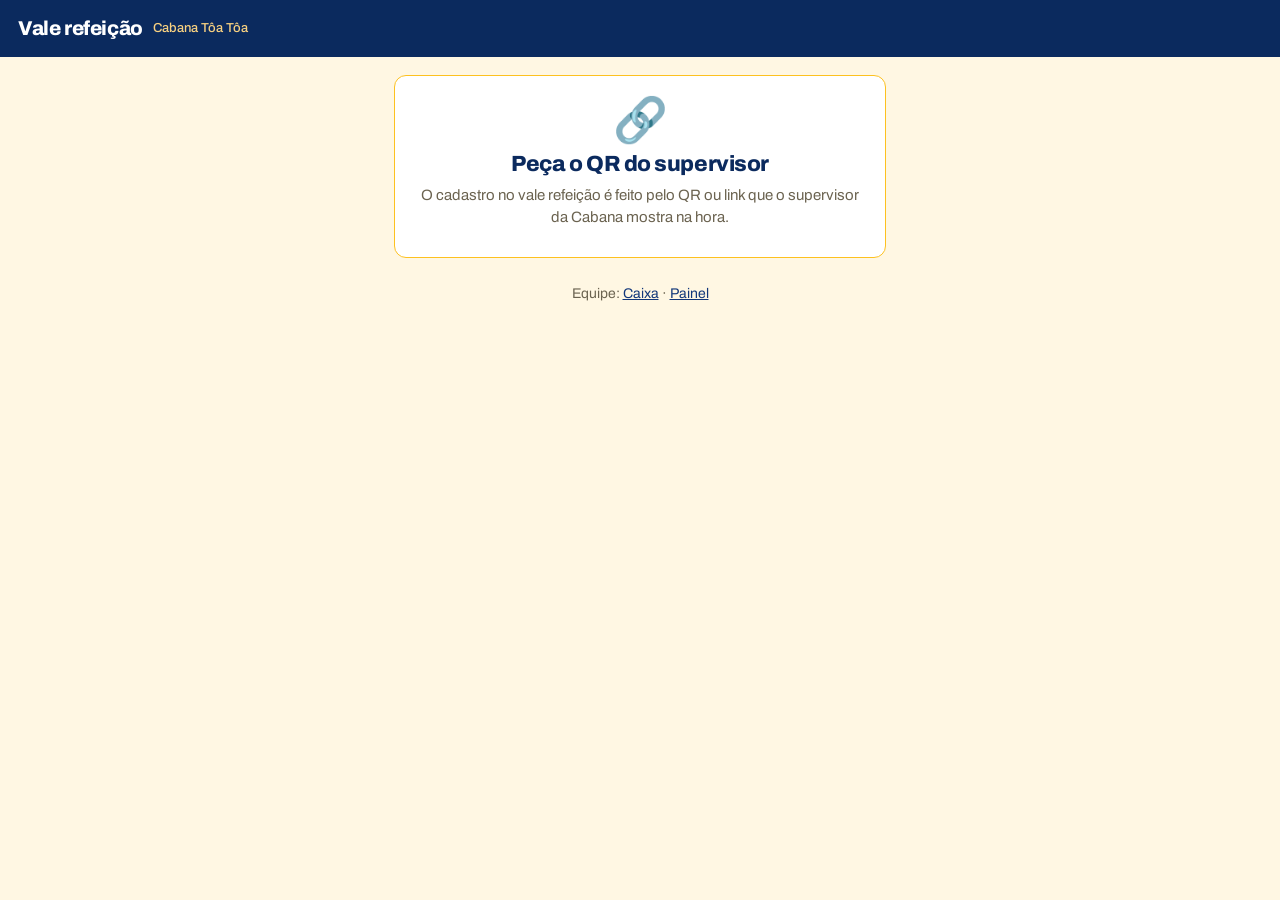
==== index.html @ 1af17816 "Add files via upload" ====
<!doctype html>
<html lang="pt-BR">
<head>
<meta charset="utf-8">
<meta name="viewport" content="width=device-width, initial-scale=1">
<title>Vale refeição · Tôa Tôa</title>
<link rel="preconnect" href="https://fonts.gstatic.com" crossorigin>
<link href="https://fonts.googleapis.com/css2?family=Archivo:wght@400;500;600;700;800&display=swap" rel="stylesheet">
<link rel="stylesheet" href="comum.css">
</head>
<body>
<header id="topo"><h1>Vale refeição</h1><span class="emp">Cabana Tôa Tôa</span></header>
<main class="estreita" id="app"><p class="msg">Carregando…</p></main>
<script src="comum.js"></script>
<script>
var app = document.getElementById('app');
var COD = param('s').toUpperCase();

function semCodigo(){
  app.innerHTML = '<div class="resultado atencao"><div class="ic">🔗</div><h2>Peça o QR do supervisor</h2>'
    + '<p>O cadastro no vale refeição é feito pelo QR ou link que o supervisor da Cabana mostra na hora.</p></div>'
    + '<p class="msg" style="text-align:center;margin-top:26px">Equipe: <a href="caixa.html">Caixa</a> · <a href="painel.html">Painel</a></p>';
}

if (!COD) { semCodigo(); }
else {
  apiPub('/supervisor/' + encodeURIComponent(COD)).then(function(s){
    document.getElementById('topo').innerHTML = '<h1>Vale refeição</h1><span class="tag">Supervisor: ' + esc(s.nome) + '</span><span class="emp">' + esc(s.empresa) + '</span>';
    app.innerHTML = '<h2>Olá! O que você vai fazer?</h2>'
      + '<p class="msg" style="margin-top:6px">O supervisor ' + esc(s.nome) + ' está autorizando o seu acesso ao almoço da Cabana.</p>'
      + '<div class="entrada-qr">'
      + '<a class="bt-entrada" href="cadastro.html?s=' + encodeURIComponent(COD) + '"><b>Cadastro do vale</b><span>Guias, motoristas, Uber, taxistas e prefeitura. Leva 1 minuto.</span></a>'
      + '<a class="bt-entrada" href="veiculo.html?s=' + encodeURIComponent(COD) + '"><b>Adesivo no veículo</b><span>Uber e taxista: registrar ou renovar o adesivo da Cabana no carro (com foto).</span></a>'
      + '</div>'
      + '<p class="dica" style="margin-top:18px">Uber e taxista: registre o adesivo primeiro e depois faça o cadastro do vale.</p>';
  }).catch(function(e){
    app.innerHTML = '<div class="resultado falha"><div class="ic">⚠️</div><h2>Link inválido</h2><p>' + esc(e.message) + '</p></div>';
  });
}
</script>
</body>
</html>
---- comum.css ----
/* Vale Refeição — estilos comuns */
:root{
  /* paleta do adesivo Tôa Tôa: azul-marinho do logo + amarelos das faixas */
  --tinta:#0B2A5E; --papel:#FFF7E3; --branco:#FFFFFF;
  --mar:#12377A; --mar-escuro:#0B2A5E; --mar-claro:#E4EAF6;
  --verde:#1E7A4C; --verde-escuro:#155C39; --verde-claro:#E2F0E8;
  --ambar:#FDC120; --ambar-claro:#FEF0C4; --ambar-texto:#5C4200;
  --verm:#B5432E; --verm-claro:#F7E4DF;
  --linha:#EBDDBE; --cinza:#6B6350; --cinza-claro:#F3EBD6;
}
*{box-sizing:border-box;margin:0;padding:0}
html{-webkit-text-size-adjust:100%}
body{font-family:'Archivo',system-ui,sans-serif;background:var(--papel);color:var(--tinta);font-size:16px;line-height:1.45}
header{background:var(--tinta);color:#fff;padding:14px 18px;display:flex;align-items:center;gap:10px;flex-wrap:wrap}
header h1{font-size:20px;font-weight:800;letter-spacing:-.02em}
header .tag{background:var(--ambar);color:var(--tinta);font-size:13px;font-weight:800;padding:3px 10px;border-radius:99px;white-space:nowrap}
header .emp{color:#F8D181;font-size:13px;font-weight:500;flex:1}
header button,header a.link{background:none;border:none;color:var(--ambar);font-size:13px;font-weight:700;padding:4px 0;cursor:pointer;text-decoration:none;font-family:inherit}
main{max-width:780px;margin:0 auto;padding:18px 14px 80px}
main.estreita{max-width:520px}
main.larga{max-width:1040px}
h2{font-size:24px;font-weight:800;letter-spacing:-.02em;line-height:1.15}
h3{font-size:15px;font-weight:700;margin:22px 0 8px}
p{margin:0}
button{font-family:inherit;font-size:15px;font-weight:600;border:none;border-radius:8px;cursor:pointer;padding:11px 16px;color:var(--tinta);background:var(--cinza-claro)}
button:disabled{opacity:.55;cursor:default}
button:focus-visible,input:focus-visible,select:focus-visible,textarea:focus-visible,a:focus-visible{outline:2px solid var(--mar);outline-offset:2px}
.bt-mar{background:var(--mar);color:#fff}
.bt-mar:active{background:var(--mar-escuro)}
.bt-verde{background:var(--verde);color:#fff}
.bt-verde:active{background:var(--verde-escuro)}
.bt-verm{background:var(--verm-claro);color:var(--verm)}
.bt-cinza{background:var(--cinza-claro);color:var(--tinta)}
.bt-grande{width:100%;font-size:18px;font-weight:700;padding:16px 18px;border-radius:10px}
.bt-mini{padding:7px 12px;font-size:13px;border-radius:6px}
.bt-link{background:none;color:var(--mar);font-weight:600;padding:8px 0;text-decoration:underline}
.bt-x{background:none;border:none;color:var(--cinza);font-size:18px;font-weight:700;padding:4px 8px;cursor:pointer}
.bt-x:hover{color:var(--verm)}
input[type=text],input[type=tel],input[type=password],input[type=date],input[type=search],input[type=number],select,textarea{width:100%;font-family:inherit;font-size:16px;padding:12px 12px;border:1px solid var(--linha);border-radius:8px;background:var(--branco);color:var(--tinta)}
label{display:block;font-size:14px;font-weight:600;color:var(--cinza);margin:14px 0 6px}
label .opc{font-weight:500}
.dica{font-size:13px;color:var(--cinza);margin-top:5px}
.caixa{background:var(--branco);border:1px solid var(--linha);border-radius:10px;padding:16px}
.msg{font-size:14px;color:var(--cinza);margin:8px 0}
.erro{color:var(--verm);font-size:14px;margin:10px 0;min-height:1em}
.centro{max-width:400px;margin:40px auto;padding:0 16px}
.centro h2{margin-bottom:4px}
.centro p{font-size:14px;color:var(--cinza);margin-bottom:14px}
.centro .bt-mar{width:100%;margin-top:16px}
.link{background:none;color:var(--mar);font-size:14px;font-weight:600;padding:12px 0 0;text-decoration:underline}
a{color:var(--mar)}
.toast{position:fixed;left:50%;transform:translateX(-50%);bottom:18px;background:var(--tinta);color:#fff;font-size:14px;font-weight:600;padding:10px 18px;border-radius:8px;opacity:0;transition:opacity .2s;z-index:9;max-width:92vw;pointer-events:none}
.toast.on{opacity:1;pointer-events:auto}
.toast button{background:none;color:var(--ambar);padding:0 0 0 14px;font-size:14px;font-weight:800}
@media (prefers-reduced-motion:reduce){.toast{transition:none}}
.vazio{padding:22px 4px;text-align:center}
.vazio b{display:block;font-size:16px;margin-bottom:4px}

/* status */
.pill{display:inline-block;font-size:12px;font-weight:700;padding:3px 9px;border-radius:99px;white-space:nowrap;line-height:1.4}
.pill.ativo{background:var(--verde-claro);color:var(--verde-escuro)}
.pill.pendente{background:var(--ambar-claro);color:var(--ambar-texto)}
.pill.renovacao,.pill.vencido{background:var(--verm-claro);color:var(--verm)}
.pill.vencendo{background:var(--ambar-claro);color:var(--ambar-texto)}
.pill.inativo{background:var(--cinza-claro);color:var(--cinza)}
.pill.cat{background:var(--mar-claro);color:var(--mar-escuro)}
.pill.neutro{background:var(--cinza-claro);color:var(--tinta)}

/* abas (pílulas roláveis) */
.abas{display:flex;gap:6px;margin-bottom:14px;overflow-x:auto;padding-bottom:4px;-webkit-overflow-scrolling:touch}
.aba{background:none;color:var(--cinza);padding:8px 14px;font-size:14px;border-radius:99px;white-space:nowrap;flex:none}
.aba.on{background:var(--tinta);color:#fff}
.aba .n{font-weight:500;opacity:.8}
@media (min-width:700px){.abas{flex-wrap:wrap;overflow:visible}}

/* linhas de lista */
.linha{display:flex;align-items:center;gap:10px;padding:11px 0;border-top:1px solid var(--linha)}
.linha:first-child{border-top:none}
.linha.clic{cursor:pointer}
.linha .txt{flex:1;min-width:0}
.linha .tit{font-weight:700;font-size:15px;line-height:1.25}
.linha .sub{font-size:13px;color:var(--cinza);margin-top:1px;overflow-wrap:anywhere}
.linha .chev{color:var(--cinza);font-size:14px;padding:0 2px}
.detalhe{padding:4px 0 14px;border-top:1px dashed var(--linha)}
.detalhe .grade{display:grid;grid-template-columns:1fr 1fr;gap:0 12px}
.detalhe .grade .cheio{grid-column:1 / -1}
@media (max-width:520px){.detalhe .grade{grid-template-columns:1fr}}
.acoes{display:flex;gap:8px;flex-wrap:wrap;margin-top:14px;align-items:center}
.filtro{display:flex;gap:8px;align-items:center;margin-bottom:10px;flex-wrap:wrap}
.filtro input{flex:1;min-width:160px}
.bloco-tit{font-size:13px;font-weight:800;color:var(--cinza);margin:18px 0 2px}
.bloco-tit:first-child{margin-top:0}
.foto-mini{width:56px;height:56px;object-fit:cover;border-radius:8px;border:1px solid var(--linha);background:var(--cinza-claro);flex:none}
.foto-grande{max-width:100%;max-height:70vh;border-radius:10px;border:1px solid var(--linha);display:block}
.hist{font-size:13px;color:var(--cinza);margin-top:6px}
.hist div{padding:3px 0}

/* resumo em números */
.numeros{display:grid;grid-template-columns:repeat(auto-fit,minmax(120px,1fr));gap:8px;margin-bottom:14px}
.num{background:var(--branco);border:1px solid var(--linha);border-radius:10px;padding:12px}
.num b{display:block;font-size:26px;font-weight:800;line-height:1;letter-spacing:-.02em;font-variant-numeric:tabular-nums}
.num span{font-size:12px;font-weight:600;color:var(--cinza)}
.num.alerta{border-color:var(--verm);background:var(--verm-claro)}
.num.alerta b{color:var(--verm)}
.num.aviso{border-color:var(--ambar);background:var(--ambar-claro)}
.num.aviso b{color:var(--ambar-texto)}

/* formulário do parceiro */
.form-parceiro h2{margin-bottom:6px}
.form-parceiro .intro{font-size:15px;color:var(--cinza);margin-bottom:8px}
.opcoes{display:grid;grid-template-columns:1fr 1fr;gap:8px;margin-top:4px}
.opcao{display:flex;align-items:center;justify-content:center;background:var(--branco);border:1px solid var(--linha);border-radius:10px;padding:14px 10px;font-size:16px;font-weight:700;color:var(--tinta);cursor:pointer;text-align:center;min-height:56px}
.opcao.on{background:var(--tinta);border-color:var(--tinta);color:#fff}
.opcoes .opcao:last-child:nth-child(odd){grid-column:1 / -1}
.opcao input{position:absolute;opacity:0;width:0;height:0}
.foto-campo{display:block;background:var(--branco);border:2px dashed var(--linha);border-radius:10px;padding:18px;text-align:center;cursor:pointer;color:var(--mar);font-weight:700}
.foto-campo input{display:none}
.foto-previa{width:100%;max-height:320px;object-fit:contain;border-radius:10px;border:1px solid var(--linha);background:var(--cinza-claro);margin-top:10px;display:none}
.resultado{background:var(--branco);border:1px solid var(--linha);border-radius:12px;padding:22px 18px;text-align:center}
.resultado .ic{font-size:44px;line-height:1;margin-bottom:10px}
.resultado h2{font-size:22px;margin-bottom:8px}
.resultado p{font-size:15px;color:var(--cinza);margin-bottom:6px}
.resultado .bt-grande{margin-top:16px}
.resultado.ok{border-color:var(--verde)}
.resultado.atencao{border-color:var(--ambar)}
.resultado.falha{border-color:var(--verm)}

/* landing do QR */
.entrada-qr{display:grid;gap:12px;margin-top:18px}
.bt-entrada{display:block;background:var(--branco);border:1px solid var(--linha);border-radius:12px;padding:18px;text-decoration:none;color:var(--tinta)}
.bt-entrada b{display:block;font-size:19px;font-weight:800;letter-spacing:-.01em;margin-bottom:3px}
.bt-entrada span{font-size:14px;color:var(--cinza)}
.bt-entrada:active{background:var(--mar-claro)}
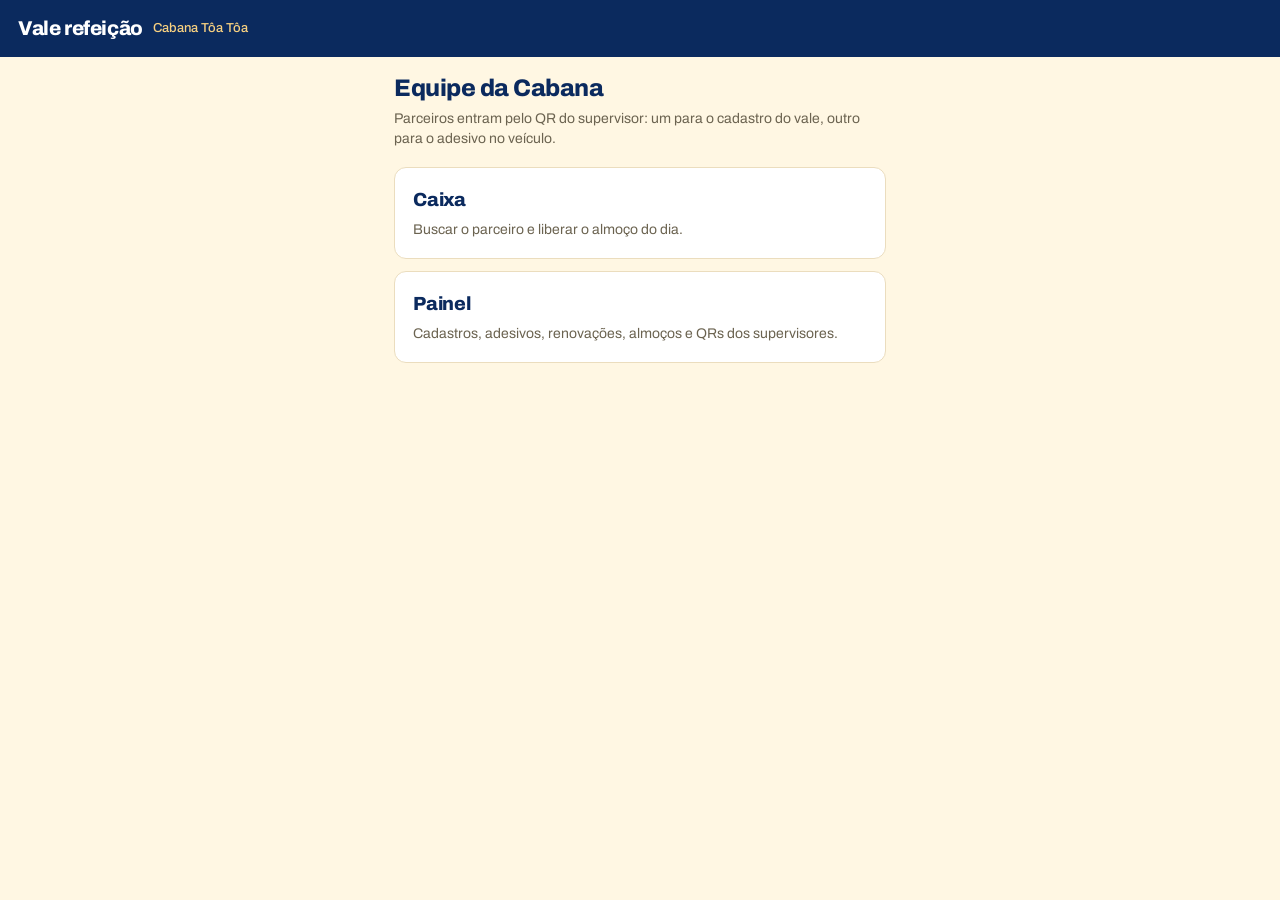
==== commit ad69a8c5: "Add files via upload" ====
--- a/index.html
+++ b/index.html
@@ -13,29 +13,18 @@
 <main class="estreita" id="app"><p class="msg">Carregando…</p></main>
 <script src="comum.js"></script>
 <script>
+// Cada supervisor tem dois QRs, que abrem direto o formulário certo (cadastro.html ou veiculo.html).
+// Um link antigo com ?s= cai aqui e segue para o cadastro do vale.
 var app = document.getElementById('app');
 var COD = param('s').toUpperCase();
-
-function semCodigo(){
-  app.innerHTML = '<div class="resultado atencao"><div class="ic">🔗</div><h2>Peça o QR do supervisor</h2>'
-    + '<p>O cadastro no vale refeição é feito pelo QR ou link que o supervisor da Cabana mostra na hora.</p></div>'
-    + '<p class="msg" style="text-align:center;margin-top:26px">Equipe: <a href="caixa.html">Caixa</a> · <a href="painel.html">Painel</a></p>';
-}
-
-if (!COD) { semCodigo(); }
-else {
-  apiPub('/supervisor/' + encodeURIComponent(COD)).then(function(s){
-    document.getElementById('topo').innerHTML = '<h1>Vale refeição</h1><span class="tag">Supervisor: ' + esc(s.nome) + '</span><span class="emp">' + esc(s.empresa) + '</span>';
-    app.innerHTML = '<h2>Olá! O que você vai fazer?</h2>'
-      + '<p class="msg" style="margin-top:6px">O supervisor ' + esc(s.nome) + ' está autorizando o seu acesso ao almoço da Cabana.</p>'
-      + '<div class="entrada-qr">'
-      + '<a class="bt-entrada" href="cadastro.html?s=' + encodeURIComponent(COD) + '"><b>Cadastro do vale</b><span>Guias, motoristas, Uber, taxistas e prefeitura. Leva 1 minuto.</span></a>'
-      + '<a class="bt-entrada" href="veiculo.html?s=' + encodeURIComponent(COD) + '"><b>Adesivo no veículo</b><span>Uber e taxista: registrar ou renovar o adesivo da Cabana no carro (com foto).</span></a>'
-      + '</div>'
-      + '<p class="dica" style="margin-top:18px">Uber e taxista: registre o adesivo primeiro e depois faça o cadastro do vale.</p>';
-  }).catch(function(e){
-    app.innerHTML = '<div class="resultado falha"><div class="ic">⚠️</div><h2>Link inválido</h2><p>' + esc(e.message) + '</p></div>';
-  });
+if (COD) {
+  location.replace('cadastro.html?s=' + encodeURIComponent(COD));
+} else {
+  app.innerHTML = '<h2>Equipe da Cabana</h2><p class="msg" style="margin-top:6px">Parceiros entram pelo QR do supervisor: um para o cadastro do vale, outro para o adesivo no veículo.</p>'
+    + '<div class="entrada-qr">'
+    + '<a class="bt-entrada" href="caixa.html"><b>Caixa</b><span>Buscar o parceiro e liberar o almoço do dia.</span></a>'
+    + '<a class="bt-entrada" href="painel.html"><b>Painel</b><span>Cadastros, adesivos, renovações, almoços e QRs dos supervisores.</span></a>'
+    + '</div>';
 }
 </script>
 </body>
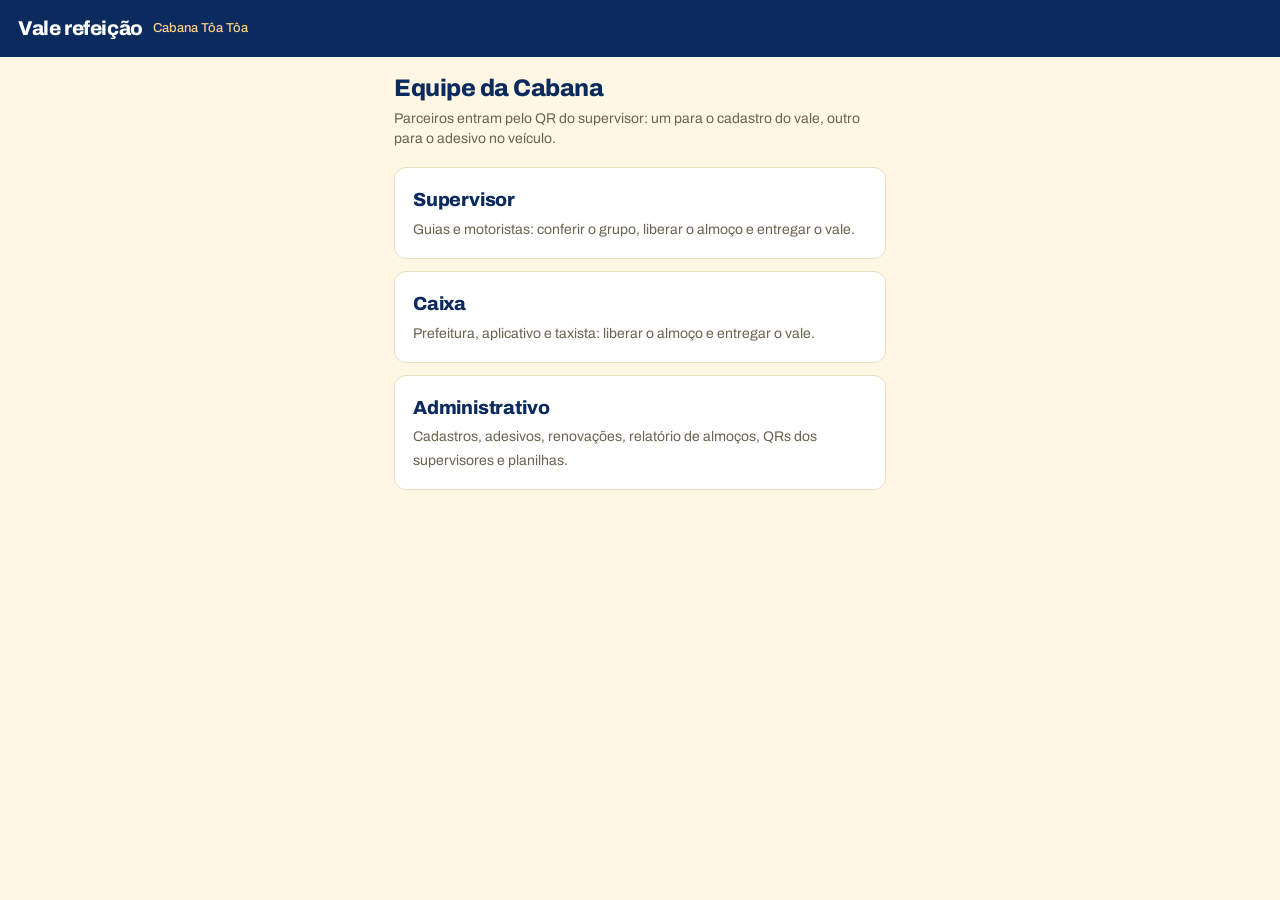
==== commit 325ee08d: "Add files via upload" ====
--- a/index.html
+++ b/index.html
@@ -13,7 +13,8 @@
 <main class="estreita" id="app"><p class="msg">Carregando…</p></main>
 <script src="comum.js"></script>
 <script>
-// Cada supervisor tem dois QRs, que abrem direto o formulário certo (cadastro.html ou veiculo.html).
+// Entrada da equipe: três acessos, cada um com o seu PIN.
+// Parceiros não passam por aqui: entram pelos QRs do supervisor (cadastro.html / veiculo.html).
 // Um link antigo com ?s= cai aqui e segue para o cadastro do vale.
 var app = document.getElementById('app');
 var COD = param('s').toUpperCase();
@@ -22,8 +23,9 @@
 } else {
   app.innerHTML = '<h2>Equipe da Cabana</h2><p class="msg" style="margin-top:6px">Parceiros entram pelo QR do supervisor: um para o cadastro do vale, outro para o adesivo no veículo.</p>'
     + '<div class="entrada-qr">'
-    + '<a class="bt-entrada" href="caixa.html"><b>Caixa</b><span>Buscar o parceiro e liberar o almoço do dia.</span></a>'
-    + '<a class="bt-entrada" href="painel.html"><b>Painel</b><span>Cadastros, adesivos, renovações, almoços e QRs dos supervisores.</span></a>'
+    + '<a class="bt-entrada" href="supervisor.html"><b>Supervisor</b><span>Guias e motoristas: conferir o grupo, liberar o almoço e entregar o vale.</span></a>'
+    + '<a class="bt-entrada" href="caixa.html"><b>Caixa</b><span>Prefeitura, aplicativo e taxista: liberar o almoço e entregar o vale.</span></a>'
+    + '<a class="bt-entrada" href="painel.html"><b>Administrativo</b><span>Cadastros, adesivos, renovações, relatório de almoços, QRs dos supervisores e planilhas.</span></a>'
     + '</div>';
 }
 </script>
--- a/comum.css
+++ b/comum.css
@@ -66,12 +66,16 @@
 .pill.cat{background:var(--mar-claro);color:var(--mar-escuro)}
 .pill.neutro{background:var(--cinza-claro);color:var(--tinta)}
 
-/* abas (pílulas roláveis) */
-.abas{display:flex;gap:6px;margin-bottom:14px;overflow-x:auto;padding-bottom:4px;-webkit-overflow-scrolling:touch}
+/* abas (pílulas roláveis). Dois grupos: categorias e, destacado, o grupo do sistema (Almoços, Supervisores) */
+.abas{display:flex;gap:6px;margin-bottom:14px;overflow-x:auto;padding-bottom:4px;-webkit-overflow-scrolling:touch;align-items:center}
+.abas .grupo{display:flex;gap:6px;flex:none}
+.abas .grupo.sis{margin-left:6px;padding-left:12px;border-left:2px solid var(--linha)}
 .aba{background:none;color:var(--cinza);padding:8px 14px;font-size:14px;border-radius:99px;white-space:nowrap;flex:none}
 .aba.on{background:var(--tinta);color:#fff}
 .aba .n{font-weight:500;opacity:.8}
-@media (min-width:700px){.abas{flex-wrap:wrap;overflow:visible}}
+.aba.sis{border:1.5px solid var(--tinta);color:var(--tinta);font-weight:700;padding:6.5px 14px}
+.aba.sis.on{background:var(--ambar);border-color:var(--ambar);color:var(--tinta)}
+@media (min-width:700px){.abas{flex-wrap:wrap;overflow:visible}.abas .grupo{flex-wrap:wrap}.abas .grupo.sis{margin-left:auto}}
 
 /* linhas de lista */
 .linha{display:flex;align-items:center;gap:10px;padding:11px 0;border-top:1px solid var(--linha)}
@@ -95,15 +99,48 @@
 .hist{font-size:13px;color:var(--cinza);margin-top:6px}
 .hist div{padding:3px 0}
 
-/* resumo em números */
+/* resumo em números. No painel os cards são botões: filtram a lista ou levam à aba certa */
 .numeros{display:grid;grid-template-columns:repeat(auto-fit,minmax(120px,1fr));gap:8px;margin-bottom:14px}
-.num{background:var(--branco);border:1px solid var(--linha);border-radius:10px;padding:12px}
+.num{display:block;width:100%;text-align:left;background:var(--branco);border:1px solid var(--linha);border-radius:10px;padding:12px;color:var(--tinta);font-family:inherit;position:relative}
 .num b{display:block;font-size:26px;font-weight:800;line-height:1;letter-spacing:-.02em;font-variant-numeric:tabular-nums}
-.num span{font-size:12px;font-weight:600;color:var(--cinza)}
+.num span{display:block;font-size:12px;font-weight:600;color:var(--cinza);margin-top:2px}
 .num.alerta{border-color:var(--verm);background:var(--verm-claro)}
 .num.alerta b{color:var(--verm)}
 .num.aviso{border-color:var(--ambar);background:var(--ambar-claro)}
 .num.aviso b{color:var(--ambar-texto)}
+button.num{cursor:pointer}
+button.num:hover{border-color:var(--tinta)}
+button.num.on{box-shadow:inset 0 0 0 2px var(--tinta);border-color:var(--tinta)}
+button.num.on::after{content:'filtrando';position:absolute;right:8px;top:8px;font-size:10px;font-weight:800;text-transform:uppercase;letter-spacing:.04em;background:var(--tinta);color:#fff;padding:2px 6px;border-radius:99px}
+.filtrando{display:flex;align-items:center;gap:12px;flex-wrap:wrap;background:var(--ambar-claro);border:1px solid var(--ambar);border-radius:8px;padding:8px 12px;margin-bottom:10px;font-size:14px}
+.filtrando .bt-link{padding:0}
+
+/* tela de liberação (caixa e supervisor) */
+.tela-intro{font-size:14px;color:var(--cinza);margin:0 0 10px}
+.busca{position:relative}
+.busca input{font-size:20px;padding:16px 16px;border-radius:12px;border-width:2px}
+.busca .limpar{position:absolute;right:8px;top:50%;transform:translateY(-50%);background:none;color:var(--cinza);font-size:20px;padding:6px 10px}
+.veredito{position:relative;border-radius:14px;padding:22px 20px;margin:14px 0;color:#fff;background:var(--tinta)}
+.veredito.ativo{background:var(--verde)}
+.veredito.ja{background:var(--tinta)}
+.veredito.renovacao{background:var(--verm)}
+.veredito.pendente{background:var(--ambar);color:var(--tinta)}
+.veredito.inativo{background:var(--cinza)}
+.veredito .nome{font-size:30px;font-weight:800;letter-spacing:-.02em;line-height:1.05}
+.veredito .sub{font-size:14px;opacity:.9;margin-top:6px}
+.veredito .frase{font-size:20px;font-weight:700;margin-top:16px;line-height:1.2}
+.veredito .expl{font-size:14px;opacity:.92;margin-top:4px}
+.veredito .bt-grande{margin-top:16px;background:#fff;color:var(--verde-escuro)}
+.veredito.ja .bt-link{color:#fff;opacity:.85}
+.veredito .fechar{position:absolute;right:10px;top:8px;background:none;color:inherit;opacity:.7;font-size:20px;padding:4px 8px}
+.res{background:var(--branco);border:1px solid var(--linha);border-radius:12px;padding:4px 14px;margin-top:12px}
+.res .linha{padding:12px 0}
+.res .linha.ja .tit{color:var(--cinza)}
+.fora{font-size:13px;color:var(--cinza);background:var(--papel);border-radius:8px;padding:10px 12px;margin:8px 0 10px}
+.fora b{color:var(--tinta)}
+.hoje{margin-top:26px}
+.hoje summary{font-size:15px;font-weight:700;cursor:pointer;padding:6px 0}
+.hoje .linha{padding:8px 0}
 
 /* formulário do parceiro */
 .form-parceiro h2{margin-bottom:6px}
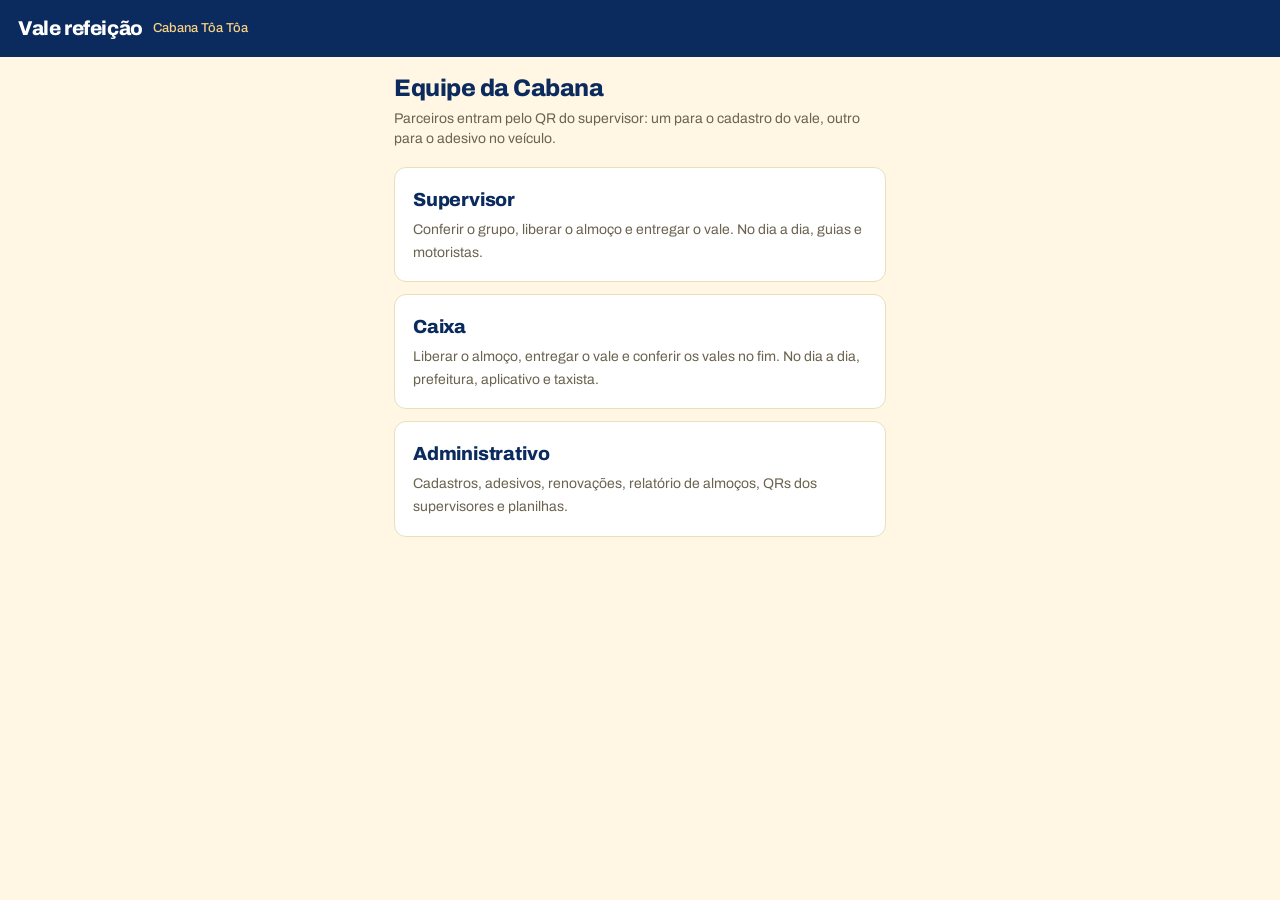
==== commit c406afa0: "Add files via upload" ====
--- a/index.html
+++ b/index.html
@@ -23,8 +23,8 @@
 } else {
   app.innerHTML = '<h2>Equipe da Cabana</h2><p class="msg" style="margin-top:6px">Parceiros entram pelo QR do supervisor: um para o cadastro do vale, outro para o adesivo no veículo.</p>'
     + '<div class="entrada-qr">'
-    + '<a class="bt-entrada" href="supervisor.html"><b>Supervisor</b><span>Guias e motoristas: conferir o grupo, liberar o almoço e entregar o vale.</span></a>'
-    + '<a class="bt-entrada" href="caixa.html"><b>Caixa</b><span>Prefeitura, aplicativo e taxista: liberar o almoço e entregar o vale.</span></a>'
+    + '<a class="bt-entrada" href="supervisor.html"><b>Supervisor</b><span>Conferir o grupo, liberar o almoço e entregar o vale. No dia a dia, guias e motoristas.</span></a>'
+    + '<a class="bt-entrada" href="caixa.html"><b>Caixa</b><span>Liberar o almoço, entregar o vale e conferir os vales no fim. No dia a dia, prefeitura, aplicativo e taxista.</span></a>'
     + '<a class="bt-entrada" href="painel.html"><b>Administrativo</b><span>Cadastros, adesivos, renovações, relatório de almoços, QRs dos supervisores e planilhas.</span></a>'
     + '</div>';
 }
--- a/comum.css
+++ b/comum.css
@@ -108,6 +108,8 @@
 .num.alerta b{color:var(--verm)}
 .num.aviso{border-color:var(--ambar);background:var(--ambar-claro)}
 .num.aviso b{color:var(--ambar-texto)}
+.num.ok{border-color:var(--verde);background:var(--verde-claro)}
+.num.ok b{color:var(--verde-escuro)}
 button.num{cursor:pointer}
 button.num:hover{border-color:var(--tinta)}
 button.num.on{box-shadow:inset 0 0 0 2px var(--tinta);border-color:var(--tinta)}
@@ -136,11 +138,29 @@
 .res{background:var(--branco);border:1px solid var(--linha);border-radius:12px;padding:4px 14px;margin-top:12px}
 .res .linha{padding:12px 0}
 .res .linha.ja .tit{color:var(--cinza)}
-.fora{font-size:13px;color:var(--cinza);background:var(--papel);border-radius:8px;padding:10px 12px;margin:8px 0 10px}
-.fora b{color:var(--tinta)}
-.hoje{margin-top:26px}
+.veredito .padrao{margin-top:14px;font-size:13px;font-weight:600;background:rgba(255,255,255,.18);border-radius:8px;padding:8px 10px}
+.hoje{margin-top:18px}
 .hoje summary{font-size:15px;font-weight:700;cursor:pointer;padding:6px 0}
 .hoje .linha{padding:8px 0}
+.hoje .bloco-tit{margin-top:14px}
+.so-leitura{font-weight:600;color:var(--cinza);background:var(--cinza-claro);border-radius:99px;padding:1px 8px;margin-left:4px;text-transform:none}
+.linha.desfeito .tit{text-decoration:line-through;color:var(--cinza);font-weight:600}
+
+/* conferência dos vales (tela do caixa) */
+.conf{background:var(--branco);border:1px solid var(--linha);border-radius:12px;padding:14px 16px;margin-top:22px}
+.conf.ok{border-color:var(--verde);background:var(--verde-claro)}
+.conf.falta{border-color:var(--verm);background:var(--verm-claro)}
+.conf.sobra{border-color:var(--ambar);background:var(--ambar-claro)}
+.conf-tit{font-size:13px;font-weight:800;color:var(--cinza);text-transform:uppercase;letter-spacing:.04em;margin-bottom:6px}
+.conf-num{font-size:18px;font-weight:600;line-height:1.3}
+.conf.ok .conf-num b{color:var(--verde-escuro)}
+.conf.falta .conf-num b{color:var(--verm)}
+.conf.sobra .conf-num b{color:var(--ambar-texto)}
+.conf.form label{margin-top:10px}
+.conf-previa{min-height:1.4em;font-size:15px;font-weight:700;margin-top:8px}
+.conf-previa.ok{color:var(--verde-escuro)}
+.conf-previa.falta{color:var(--verm)}
+.conf-previa.sobra{color:var(--ambar-texto)}
 
 /* formulário do parceiro */
 .form-parceiro h2{margin-bottom:6px}
